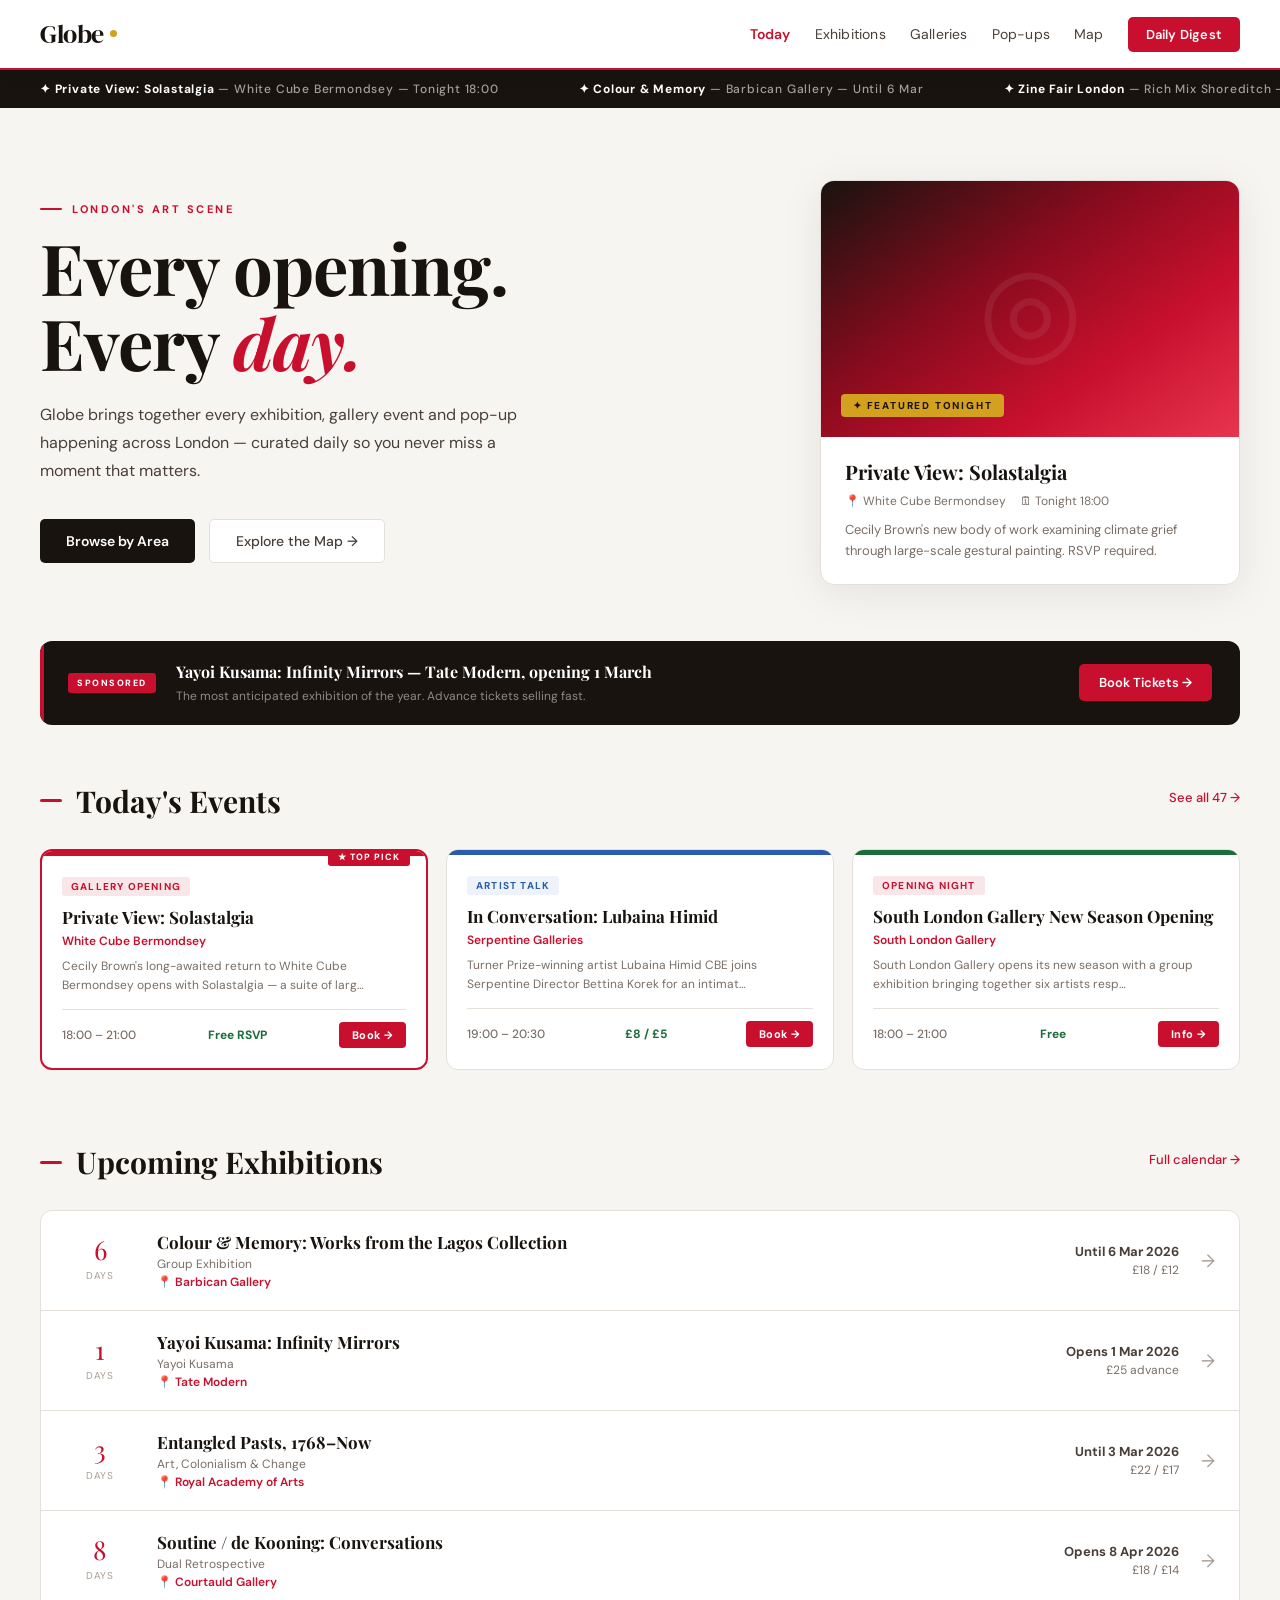
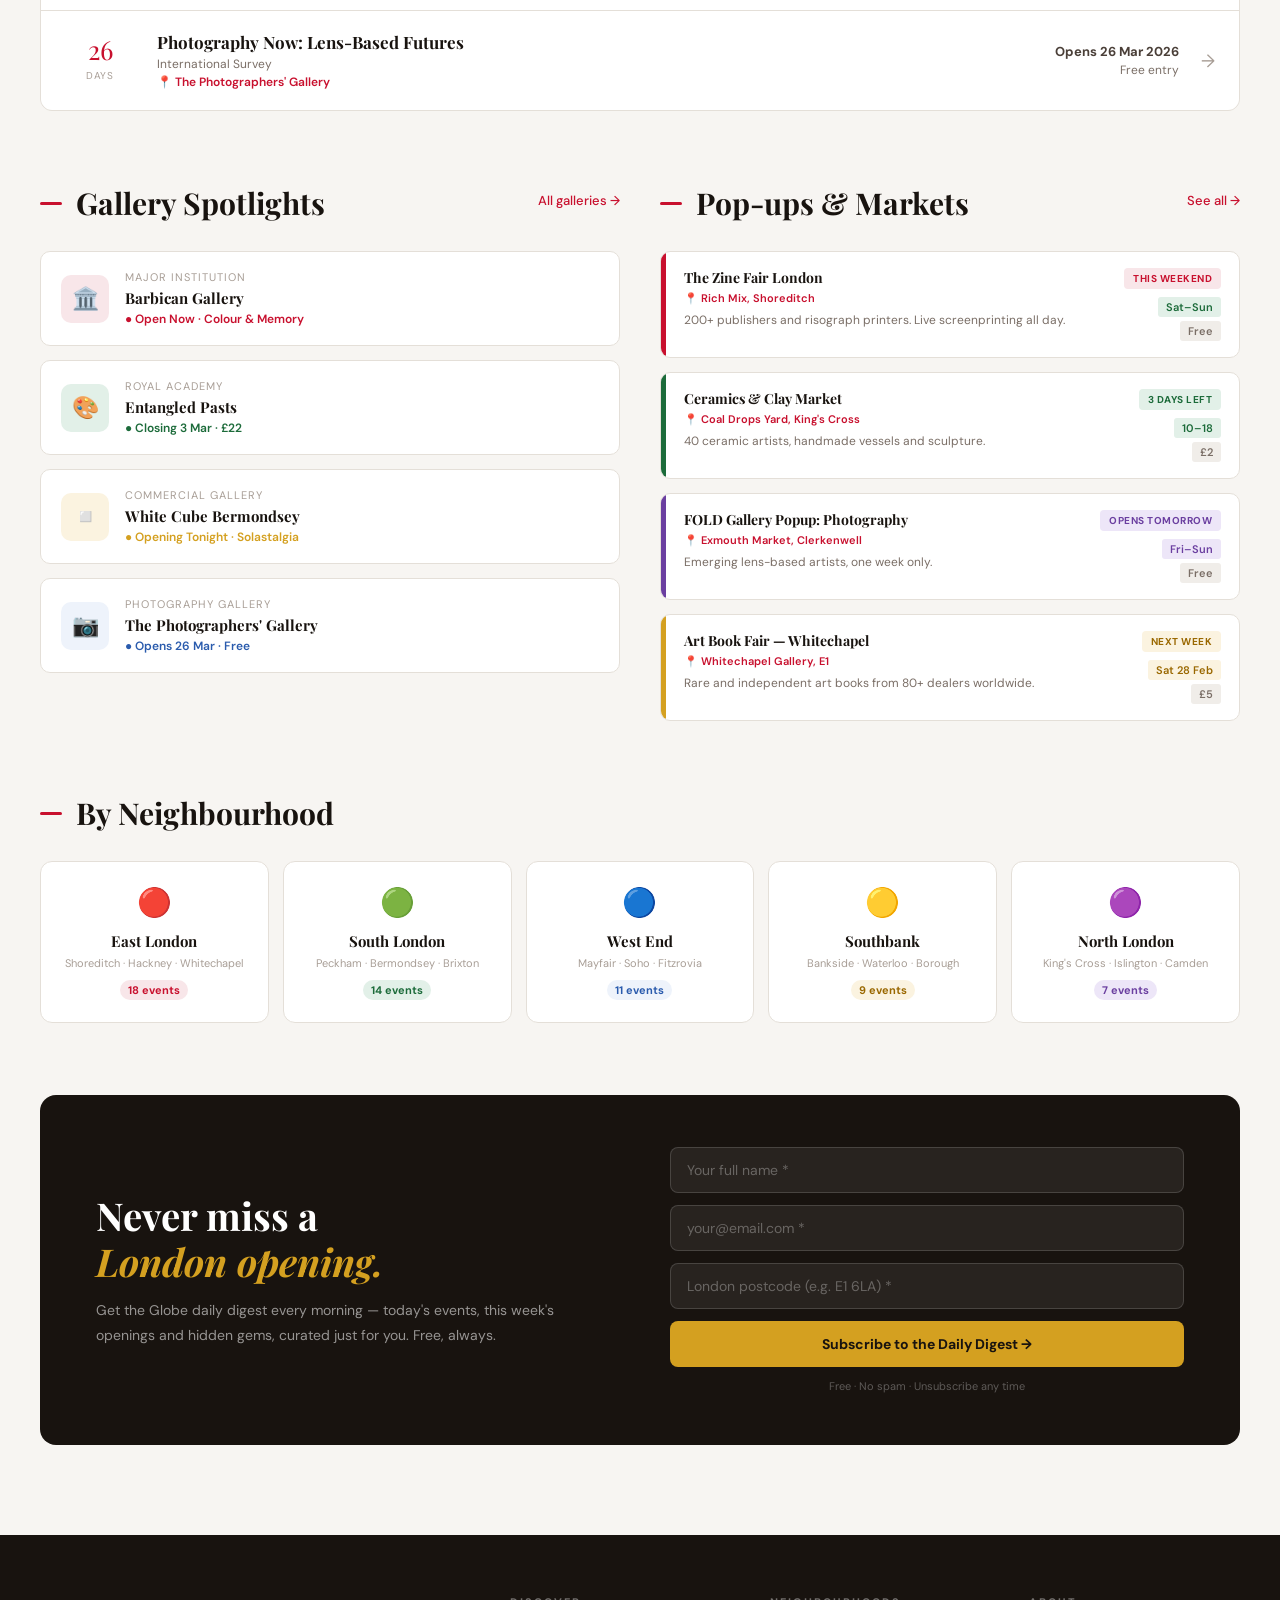
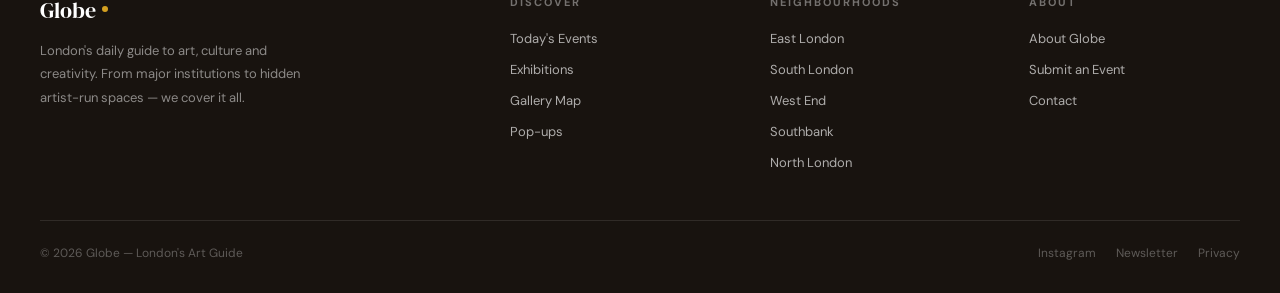
==== index.html @ 6ff81862 "Add files via upload" ====
<!DOCTYPE html>
<html lang="en">
<head>
<meta charset="UTF-8"><meta name="viewport" content="width=device-width, initial-scale=1.0">
<title>Globe — London's Daily Art Guide</title>
<link href="https://fonts.googleapis.com/css2?family=Playfair+Display:ital,wght@0,400;0,700;0,900;1,400;1,700&family=DM+Sans:wght@300;400;500;600&family=DM+Serif+Display:ital@0;1&display=swap" rel="stylesheet">
<link rel="stylesheet" href="globe-shared.css">
<style>
/* INDEX-SPECIFIC */
.hero{max-width:1400px;margin:0 auto;padding:72px 40px 56px;display:grid;grid-template-columns:1fr 420px;gap:64px;align-items:center;}
.hero-text h1{font-family:'Playfair Display',serif;font-size:clamp(44px,5.5vw,74px);line-height:1.07;color:var(--ink);margin-bottom:20px;letter-spacing:-1px;}
.hero-text h1 em{color:var(--red);font-style:italic;}
.hero-text p{font-size:16px;line-height:1.75;color:var(--ink-2);max-width:480px;margin-bottom:34px;}
.hero-actions{display:flex;gap:14px;flex-wrap:wrap;}
.featured-card{background:var(--surface);border-radius:14px;overflow:hidden;border:1px solid var(--border);box-shadow:0 8px 40px rgba(0,0,0,.08);text-decoration:none;display:block;transition:transform .22s,box-shadow .22s;}
.featured-card:hover{transform:translateY(-6px);box-shadow:0 24px 60px rgba(0,0,0,.14);}
.featured-card-img{width:100%;height:256px;background:linear-gradient(145deg,#18130F 0%,#8A0B1E 40%,#C8102E 70%,#E8354F 100%);position:relative;display:flex;align-items:flex-end;padding:20px;overflow:hidden;}
.featured-card-img::before{content:'◎';position:absolute;top:50%;left:50%;transform:translate(-50%,-50%);font-size:120px;color:rgba(255,255,255,.07);pointer-events:none;}
.featured-badge{background:var(--gold);color:var(--ink);padding:5px 12px;border-radius:4px;font-size:10px;font-weight:800;letter-spacing:1.8px;text-transform:uppercase;}
.featured-card-body{padding:22px 24px;}
.featured-card-body h3{font-family:'Playfair Display',serif;font-size:20px;color:var(--ink);margin-bottom:8px;line-height:1.3;}
.featured-card-meta{display:flex;gap:14px;font-size:12px;color:var(--ink-3);margin-bottom:10px;flex-wrap:wrap;}
.featured-card-body p{font-size:13px;color:var(--ink-3);line-height:1.65;}

/* SPONSORED */
.sponsored-wrap{max-width:1400px;margin:0 auto;padding:0 40px 56px;}
.sponsored-banner{background:var(--ink);border-radius:12px;padding:20px 28px;display:flex;align-items:center;gap:20px;position:relative;overflow:hidden;text-decoration:none;}
.sponsored-banner::before{content:'';position:absolute;left:0;top:0;bottom:0;width:4px;background:var(--red);}
.sponsored-badge{background:var(--red);color:white;font-size:9px;font-weight:800;letter-spacing:1.5px;text-transform:uppercase;padding:4px 9px;border-radius:3px;flex-shrink:0;}
.sponsored-text{flex:1;}
.sponsored-text strong{display:block;font-family:'Playfair Display',serif;font-size:16px;color:white;margin-bottom:2px;}
.sponsored-text span{font-size:12px;color:rgba(255,255,255,.5);}
.sponsored-cta-btn{background:var(--red);color:white;font-size:13px;font-weight:600;padding:10px 20px;border-radius:5px;flex-shrink:0;transition:background .2s;white-space:nowrap;}
.sponsored-banner:hover .sponsored-cta-btn{background:var(--red-light);}

/* MAIN */
.main-content{max-width:1400px;margin:0 auto;padding:0 40px 90px;}
.section-header{display:flex;align-items:baseline;justify-content:space-between;margin-bottom:28px;}
.section-header-left h2{font-family:'Playfair Display',serif;font-size:30px;color:var(--ink);display:flex;align-items:center;gap:14px;}
.section-header-left h2::before{content:'';display:block;width:22px;height:3px;background:var(--red);border-radius:2px;flex-shrink:0;}
.see-all{font-size:13px;color:var(--red);text-decoration:none;font-weight:500;border-bottom:1px solid transparent;transition:border-color .2s;}
.see-all:hover{border-color:var(--red);}

/* EVENTS GRID */
.events-grid{display:grid;grid-template-columns:repeat(3,1fr);gap:18px;margin-bottom:72px;}

/* EXHIBITIONS LIST */
.exhibitions-section{margin-bottom:72px;}
.exhibitions-list{display:flex;flex-direction:column;gap:1px;background:var(--border);border-radius:12px;overflow:hidden;border:1px solid var(--border);}
.exhibition-row{background:var(--surface);padding:20px 24px;display:grid;grid-template-columns:70px 1fr auto auto;gap:22px;align-items:center;cursor:pointer;text-decoration:none;color:inherit;transition:background .15s;}
.exhibition-row:hover{background:#FDF8F6;}
.exhibition-days{text-align:center;}
.exhibition-days .num{display:block;font-family:'Playfair Display',serif;font-size:26px;color:var(--red);line-height:1;}
.exhibition-days .label{font-size:10px;color:var(--ink-4);text-transform:uppercase;letter-spacing:.8px;}
.exhibition-info h4{font-family:'Playfair Display',serif;font-size:17px;color:var(--ink);margin-bottom:3px;}
.exhibition-info .artist{font-size:12px;color:var(--ink-3);margin-bottom:2px;}
.exhibition-info .gallery-name{font-size:12px;color:var(--red);font-weight:600;}
.exhibition-dates{text-align:right;font-size:12px;color:var(--ink-3);white-space:nowrap;}
.exhibition-dates strong{display:block;color:var(--ink-2);font-size:13px;margin-bottom:2px;}
.exhibition-arrow{font-size:18px;color:var(--ink-4);transition:transform .2s,color .2s;}
.exhibition-row:hover .exhibition-arrow{transform:translateX(4px);color:var(--red);}

/* TWO COL */
.two-col{display:grid;grid-template-columns:1fr 1fr;gap:40px;margin-bottom:72px;}

/* GALLERY CARDS */
.gallery-cards{display:flex;flex-direction:column;gap:14px;}
.gallery-card{background:var(--surface);border-radius:10px;border:1px solid var(--border);padding:18px 20px;display:flex;align-items:center;gap:16px;cursor:pointer;text-decoration:none;color:inherit;transition:border-color .2s,box-shadow .2s;}
.gallery-card:hover{border-color:var(--red);box-shadow:0 4px 20px rgba(0,0,0,.08);}
.gallery-icon{width:48px;height:48px;border-radius:10px;display:flex;align-items:center;justify-content:center;font-size:22px;flex-shrink:0;}
.gallery-card h5{font-family:'Playfair Display',serif;font-size:15px;color:var(--ink);margin-bottom:3px;}
.gallery-card .gallery-type{font-size:11px;color:var(--ink-4);text-transform:uppercase;letter-spacing:1px;margin-bottom:4px;}
.gallery-card .gallery-status{font-size:12px;font-weight:600;}

/* POPUP CARDS */
.popup-cards{display:flex;flex-direction:column;gap:14px;}
.popup-card{background:var(--surface);border-radius:10px;border:1px solid var(--border);overflow:hidden;display:flex;cursor:pointer;text-decoration:none;color:inherit;transition:border-color .2s,box-shadow .2s;}
.popup-card:hover{border-color:var(--red);box-shadow:0 4px 20px rgba(0,0,0,.08);}
.popup-card > div:first-child{width:5px;flex-shrink:0;}
.popup-card-content{padding:16px 18px;flex:1;display:flex;justify-content:space-between;gap:16px;}
.popup-card-main h5{font-family:'Playfair Display',serif;font-size:14px;color:var(--ink);margin-bottom:4px;}
.popup-card-main .location{font-size:11px;color:var(--red);font-weight:600;margin-bottom:6px;}
.popup-card-main p{font-size:12px;color:var(--ink-3);line-height:1.5;}
.popup-card-aside{display:flex;flex-direction:column;align-items:flex-end;gap:8px;flex-shrink:0;}
.popup-days-left{font-size:10px;font-weight:700;padding:4px 9px;border-radius:4px;text-transform:uppercase;letter-spacing:.5px;white-space:nowrap;}
.popup-pills{display:flex;flex-direction:column;gap:4px;align-items:flex-end;}
.pill{font-size:11px;padding:3px 8px;border-radius:3px;font-weight:600;}

/* NEIGHBOURHOOD SECTION */
.neighbourhood-section{margin-bottom:72px;}
.neighbourhood-grid{display:grid;grid-template-columns:repeat(5,1fr);gap:14px;}
.neighbourhood-card{background:var(--surface);border-radius:12px;border:1px solid var(--border);padding:22px 18px;text-align:center;cursor:pointer;text-decoration:none;color:inherit;transition:transform .2s,box-shadow .2s,border-color .2s;}
.neighbourhood-card:hover{transform:translateY(-5px);box-shadow:0 16px 40px rgba(0,0,0,.09);border-color:currentColor;}
.neighbourhood-card .n-icon{font-size:28px;margin-bottom:10px;display:block;}
.neighbourhood-card h5{font-family:'Playfair Display',serif;font-size:15px;color:var(--ink);margin-bottom:4px;}
.neighbourhood-card p{font-size:11px;color:var(--ink-4);line-height:1.5;}
.neighbourhood-card .n-count{font-size:11px;font-weight:700;margin-top:8px;padding:3px 8px;border-radius:10px;display:inline-block;}

/* NEWSLETTER */
.newsletter-section{background:var(--ink);border-radius:16px;padding:52px 56px;display:grid;grid-template-columns:1fr 1fr;gap:60px;align-items:center;margin-bottom:0;}
.newsletter-text h2{font-family:'Playfair Display',serif;font-size:clamp(28px,3vw,40px);color:white;line-height:1.2;margin-bottom:14px;}
.newsletter-text h2 em{color:var(--gold);font-style:italic;}
.newsletter-text p{font-size:14px;color:rgba(255,255,255,.55);line-height:1.75;}
.newsletter-form{display:flex;flex-direction:column;gap:12px;}
.newsletter-form input{padding:13px 16px;border:1.5px solid rgba(255,255,255,.15);border-radius:8px;background:rgba(255,255,255,.07);color:white;font-size:14px;font-family:'DM Sans',sans-serif;transition:border-color .2s;outline:none;}
.newsletter-form input:focus{border-color:var(--gold);}
.newsletter-form input::placeholder{color:rgba(255,255,255,.3);}
.newsletter-form input.nl-err{border-color:var(--red)!important;}
.newsletter-submit{background:var(--gold);color:var(--ink);padding:14px;border:none;border-radius:8px;font-size:14px;font-weight:700;font-family:'DM Sans',sans-serif;cursor:pointer;transition:opacity .2s,transform .15s;}
.newsletter-submit:hover{opacity:.9;transform:translateY(-1px);}
.form-note{font-size:11px;color:rgba(255,255,255,.3);text-align:center;}

/* PAGE SECTIONS (filter views) */
.page-hero{max-width:1400px;margin:0 auto;padding:60px 40px 48px;}
.page-hero-tag{font-size:11px;font-weight:700;letter-spacing:2.5px;text-transform:uppercase;color:var(--red);display:flex;align-items:center;gap:10px;margin-bottom:16px;}
.page-hero-tag::before{content:'';width:22px;height:2px;background:var(--red);display:block;}
.page-hero h1{font-family:'Playfair Display',serif;font-size:clamp(48px,6vw,88px);line-height:1.05;letter-spacing:-2px;color:var(--ink);margin-bottom:14px;}
.page-hero p{font-size:16px;color:var(--ink-3);line-height:1.7;max-width:540px;}

@keyframes fadeUp{from{opacity:0;transform:translateY(20px)}to{opacity:1;transform:translateY(0)}}
.fade-in{animation:fadeUp .4s ease both;}

@media(max-width:1000px){
  .hero{grid-template-columns:1fr;gap:40px;padding:40px 24px 36px;}
  .events-grid{grid-template-columns:1fr 1fr;}
  .two-col{grid-template-columns:1fr;}
  .neighbourhood-grid{grid-template-columns:repeat(3,1fr);}
  .newsletter-section{grid-template-columns:1fr;padding:40px 28px;}
  .main-content{padding:0 24px 60px;}
  .sponsored-wrap{padding:0 24px 48px;}
  .exhibition-row{grid-template-columns:60px 1fr;}
  .exhibition-dates,.exhibition-arrow{display:none;}
}
@media(max-width:640px){
  .hero{padding:24px 16px 20px;gap:24px;}
  .hero-text h1{font-size:clamp(36px,10vw,52px);line-height:1.05;}
  .hero-text p{font-size:15px;margin-bottom:24px;}
  .hero-actions{flex-direction:column;gap:10px;}
  .hero-actions a{text-align:center;}
  .featured-card-img{height:180px;}
  .events-grid{grid-template-columns:1fr;}
  .neighbourhood-grid{grid-template-columns:1fr 1fr;}
  .main-content{padding:0 16px 48px;}
  .sponsored-wrap{padding:0 16px 36px;}
  .sponsored-banner{flex-wrap:wrap;gap:12px;padding:16px 18px;}
  .sponsored-cta-btn{width:100%;text-align:center;}
  .newsletter-section{padding:32px 20px;border-radius:12px;gap:28px;}
  .newsletter-form input{font-size:16px;} /* prevent iOS zoom */
  .exhibition-row{padding:14px 16px;}
  .section-header{flex-direction:column;align-items:flex-start;gap:8px;margin-bottom:20px;}
  .page-hero{padding:32px 16px 24px;}
  .page-hero h1{font-size:clamp(40px,11vw,64px);}
  .gallery-card,.popup-card{min-height:72px;}
  .popup-card-aside{flex-direction:row;align-items:center;gap:6px;flex-wrap:wrap;justify-content:flex-end;}
}
@media(max-width:400px){
  .neighbourhood-grid{grid-template-columns:1fr;}
  .events-grid{grid-template-columns:1fr;}
}
</style>
</head>
<body>

<header>
  <div class="header-inner">
    <a class="logo" href="index.html"><span class="logo-globe">Globe</span><span class="logo-dot"></span></a>
    <nav>
      <a href="#" data-filter="today" class="active" id="nav-today">Today</a>
      <a href="#" data-filter="exhibitions" id="nav-exhibitions">Exhibitions</a>
      <a href="#" data-filter="galleries" id="nav-galleries">Galleries</a>
      <a href="#" data-filter="popups" id="nav-popups">Pop-ups</a>
      <a href="map.html">Map</a>
      <a href="#newsletter" class="nav-cta">Daily Digest</a>
    </nav>
    <button class="hamburger" id="hamburger" aria-label="Menu" onclick="toggleMobileNav()">
      <span></span><span></span><span></span>
    </button>
  </div>
</header>

<!-- MOBILE NAV -->
<div class="mobile-nav-overlay" id="mobile-nav-overlay" onclick="closeMobileNav()"></div>
<div class="mobile-nav-drawer" id="mobile-nav-drawer">
  <div class="mobile-nav-header">
    <a class="logo" href="index.html"><span class="logo-globe">Globe</span><span class="logo-dot"></span></a>
    <button class="mobile-nav-close" onclick="closeMobileNav()">✕</button>
  </div>
  <div class="mobile-nav-links">
    <a href="#" data-filter="today" onclick="closeMobileNav()">Today's Events</a>
    <a href="#" data-filter="exhibitions" onclick="closeMobileNav()">Exhibitions</a>
    <a href="#" data-filter="galleries" onclick="closeMobileNav()">Galleries</a>
    <a href="#" data-filter="popups" onclick="closeMobileNav()">Pop-ups</a>
    <a href="map.html">Gallery Map</a>
    <a href="neighbourhood.html?area=east-london">East London</a>
    <a href="neighbourhood.html?area=south-london">South London</a>
    <a href="neighbourhood.html?area=west-end">West End</a>
    <a href="about.html">About Globe</a>
    <a href="#newsletter" class="mobile-nav-cta" onclick="closeMobileNav()">Daily Digest →</a>
  </div>
</div>

<!-- SCROLLING TICKER -->
<div class="ticker-wrap">
  <div class="ticker-track" id="ticker-track"></div>
</div>

<!-- TODAY VIEW -->
<div id="view-today" class="fade-in">
  <section class="hero">
    <div class="hero-text">
      <div class="section-eyebrow">London's Art Scene</div>
      <h1>Every opening.<br>Every <em>day.</em></h1>
      <p>Globe brings together every exhibition, gallery event and pop-up happening across London — curated daily so you never miss a moment that matters.</p>
      <div class="hero-actions">
        <a href="neighbourhood.html?area=east-london" class="btn-primary">Browse by Area</a>
        <a href="map.html" class="btn-secondary">Explore the Map →</a>
      </div>
    </div>
    <a class="featured-card" href="event.html?id=solastalgia">
      <div class="featured-card-img"><span class="featured-badge">✦ Featured Tonight</span></div>
      <div class="featured-card-body">
        <h3>Private View: Solastalgia</h3>
        <div class="featured-card-meta"><span>📍 White Cube Bermondsey</span><span>🗓 Tonight 18:00</span></div>
        <p>Cecily Brown's new body of work examining climate grief through large-scale gestural painting. RSVP required.</p>
      </div>
    </a>
  </section>

  <div class="sponsored-wrap">
    <a class="sponsored-banner reveal" href="event.html?id=kusama-infinity">
      <span class="sponsored-badge">Sponsored</span>
      <div class="sponsored-text">
        <strong>Yayoi Kusama: Infinity Mirrors — Tate Modern, opening 1 March</strong>
        <span>The most anticipated exhibition of the year. Advance tickets selling fast.</span>
      </div>
      <span class="sponsored-cta-btn">Book Tickets →</span>
    </a>
  </div>

  <div class="main-content">

    <!-- TODAY'S EVENTS -->
    <div class="section-header reveal">
      <div class="section-header-left"><h2>Today's Events</h2></div>
      <a href="#" data-filter="all-today" class="see-all">See all 47 →</a>
    </div>
    <div class="events-grid" id="today-events-grid"></div>

    <!-- UPCOMING EXHIBITIONS -->
    <section class="exhibitions-section reveal" id="today-exhibitions">
      <div class="section-header"><div class="section-header-left"><h2>Upcoming Exhibitions</h2></div><a href="#" data-filter="exhibitions" class="see-all">Full calendar →</a></div>
      <div class="exhibitions-list" id="exhibitions-list-today"></div>
    </section>

    <!-- GALLERY + POPUPS -->
    <div class="two-col">
      <section id="galleries-section">
        <div class="section-header reveal"><div class="section-header-left"><h2>Gallery Spotlights</h2></div><a href="#" data-filter="galleries" class="see-all">All galleries →</a></div>
        <div class="gallery-cards">
          <a class="gallery-card reveal r1" href="event.html?id=lagos-collection">
            <div class="gallery-icon" style="background:var(--red-dim);">🏛️</div>
            <div><div class="gallery-type">Major Institution</div><h5>Barbican Gallery</h5><div class="gallery-status" style="color:var(--red);">● Open Now · Colour & Memory</div></div>
          </a>
          <a class="gallery-card reveal r2" href="event.html?id=entangled-pasts">
            <div class="gallery-icon" style="background:var(--green-dim);">🎨</div>
            <div><div class="gallery-type">Royal Academy</div><h5>Entangled Pasts</h5><div class="gallery-status" style="color:var(--green);">● Closing 3 Mar · £22</div></div>
          </a>
          <a class="gallery-card reveal r3" href="event.html?id=solastalgia">
            <div class="gallery-icon" style="background:var(--gold-dim);">◽</div>
            <div><div class="gallery-type">Commercial Gallery</div><h5>White Cube Bermondsey</h5><div class="gallery-status" style="color:var(--gold);">● Opening Tonight · Solastalgia</div></div>
          </a>
          <a class="gallery-card reveal r4" href="event.html?id=photography-now">
            <div class="gallery-icon" style="background:var(--blue-dim);">📷</div>
            <div><div class="gallery-type">Photography Gallery</div><h5>The Photographers' Gallery</h5><div class="gallery-status" style="color:var(--blue);">● Opens 26 Mar · Free</div></div>
          </a>
        </div>
      </section>

      <section id="popups-section">
        <div class="section-header reveal"><div class="section-header-left"><h2>Pop-ups & Markets</h2></div><a href="#" data-filter="popups" class="see-all">See all →</a></div>
        <div class="popup-cards">
          <a class="popup-card reveal r1" href="event.html?id=zine-fair">
            <div style="background:var(--red);"></div>
            <div class="popup-card-content">
              <div class="popup-card-main"><h5>The Zine Fair London</h5><div class="location">📍 Rich Mix, Shoreditch</div><p>200+ publishers and risograph printers. Live screenprinting all day.</p></div>
              <div class="popup-card-aside"><span class="popup-days-left" style="background:var(--red-dim);color:var(--red);">This Weekend</span><div class="popup-pills"><span class="pill" style="background:var(--green-dim);color:var(--green);">Sat–Sun</span><span class="pill" style="background:var(--surface-2);color:var(--ink-3);">Free</span></div></div>
            </div>
          </a>
          <a class="popup-card reveal r2" href="event.html?id=ceramics-market">
            <div style="background:var(--green);"></div>
            <div class="popup-card-content">
              <div class="popup-card-main"><h5>Ceramics & Clay Market</h5><div class="location">📍 Coal Drops Yard, King's Cross</div><p>40 ceramic artists, handmade vessels and sculpture.</p></div>
              <div class="popup-card-aside"><span class="popup-days-left" style="background:var(--green-dim);color:var(--green);">3 Days Left</span><div class="popup-pills"><span class="pill" style="background:var(--green-dim);color:var(--green);">10–18</span><span class="pill" style="background:var(--surface-2);color:var(--ink-3);">£2</span></div></div>
            </div>
          </a>
          <a class="popup-card reveal r3" href="event.html?id=fold-photography">
            <div style="background:var(--purple);"></div>
            <div class="popup-card-content">
              <div class="popup-card-main"><h5>FOLD Gallery Popup: Photography</h5><div class="location">📍 Exmouth Market, Clerkenwell</div><p>Emerging lens-based artists, one week only.</p></div>
              <div class="popup-card-aside"><span class="popup-days-left" style="background:var(--purple-dim);color:var(--purple);">Opens Tomorrow</span><div class="popup-pills"><span class="pill" style="background:var(--purple-dim);color:var(--purple);">Fri–Sun</span><span class="pill" style="background:var(--surface-2);color:var(--ink-3);">Free</span></div></div>
            </div>
          </a>
          <a class="popup-card reveal r4" href="event.html?id=art-book-fair">
            <div style="background:var(--gold);"></div>
            <div class="popup-card-content">
              <div class="popup-card-main"><h5>Art Book Fair — Whitechapel</h5><div class="location">📍 Whitechapel Gallery, E1</div><p>Rare and independent art books from 80+ dealers worldwide.</p></div>
              <div class="popup-card-aside"><span class="popup-days-left" style="background:var(--gold-dim);color:#9A6800;">Next Week</span><div class="popup-pills"><span class="pill" style="background:var(--gold-dim);color:#9A6800;">Sat 28 Feb</span><span class="pill" style="background:var(--surface-2);color:var(--ink-3);">£5</span></div></div>
            </div>
          </a>
        </div>
      </section>
    </div>

    <!-- NEIGHBOURHOODS -->
    <section class="neighbourhood-section">
      <div class="section-header reveal"><div class="section-header-left"><h2>By Neighbourhood</h2></div></div>
      <div class="neighbourhood-grid">
        <a class="neighbourhood-card reveal r1" href="neighbourhood.html?area=east-london" style="color:var(--red);">
          <span class="n-icon">🔴</span><h5>East London</h5><p>Shoreditch · Hackney · Whitechapel</p><span class="n-count" style="background:var(--red-dim);color:var(--red);">18 events</span>
        </a>
        <a class="neighbourhood-card reveal r2" href="neighbourhood.html?area=south-london" style="color:var(--green);">
          <span class="n-icon">🟢</span><h5>South London</h5><p>Peckham · Bermondsey · Brixton</p><span class="n-count" style="background:var(--green-dim);color:var(--green);">14 events</span>
        </a>
        <a class="neighbourhood-card reveal r3" href="neighbourhood.html?area=west-end" style="color:var(--blue);">
          <span class="n-icon">🔵</span><h5>West End</h5><p>Mayfair · Soho · Fitzrovia</p><span class="n-count" style="background:var(--blue-dim);color:var(--blue);">11 events</span>
        </a>
        <a class="neighbourhood-card reveal r4" href="neighbourhood.html?area=southbank" style="color:var(--gold);">
          <span class="n-icon">🟡</span><h5>Southbank</h5><p>Bankside · Waterloo · Borough</p><span class="n-count" style="background:var(--gold-dim);color:#9A6800;">9 events</span>
        </a>
        <a class="neighbourhood-card reveal r5" href="neighbourhood.html?area=north-london" style="color:var(--purple);">
          <span class="n-icon">🟣</span><h5>North London</h5><p>King's Cross · Islington · Camden</p><span class="n-count" style="background:var(--purple-dim);color:var(--purple);">7 events</span>
        </a>
      </div>
    </section>

    <!-- NEWSLETTER -->
    <section class="newsletter-section reveal" id="newsletter">
      <div class="newsletter-text">
        <h2>Never miss a<br><em>London opening.</em></h2>
        <p>Get the Globe daily digest every morning — today's events, this week's openings and hidden gems, curated just for you. Free, always.</p>
      </div>
      <div class="newsletter-form">
        <input type="text" id="nl-name" placeholder="Your full name *">
        <input type="email" id="nl-email" placeholder="your@email.com *">
        <input type="text" id="nl-postcode" placeholder="London postcode (e.g. E1 6LA) *">
        <button class="newsletter-submit" id="nl-submit">Subscribe to the Daily Digest →</button>
        <p class="form-note">Free · No spam · Unsubscribe any time</p>
      </div>
    </section>

  </div><!-- /main-content -->
</div><!-- /view-today -->

<!-- EXHIBITIONS VIEW -->
<div id="view-exhibitions" style="display:none;" class="fade-in">
  <div class="page-hero">
    <div class="page-hero-tag">Showing Now</div>
    <h1 class="page-title" style="font-family:'Playfair Display',serif;font-size:clamp(48px,6vw,88px);line-height:1.05;letter-spacing:-2px;color:var(--ink);margin-bottom:14px;">Exhibitions.</h1>
    <p style="font-size:16px;color:var(--ink-3);line-height:1.7;max-width:540px;">Every major show in London — from blockbusters to intimate gallery programmes.</p>
  </div>
  <div class="main-content"><div class="exhibitions-list" id="exhibitions-list-full" style="margin-bottom:72px;"></div></div>
</div>

<!-- GALLERIES VIEW -->
<div id="view-galleries" style="display:none;" class="fade-in">
  <div class="page-hero">
    <div class="page-hero-tag">Gallery Openings</div>
    <h1 style="font-family:'Playfair Display',serif;font-size:clamp(48px,6vw,88px);line-height:1.05;letter-spacing:-2px;color:var(--ink);margin-bottom:14px;">Galleries.</h1>
    <p style="font-size:16px;color:var(--ink-3);line-height:1.7;max-width:540px;">London's finest gallery spaces — their latest shows and opening times.</p>
  </div>
  <div class="main-content"><div class="events-grid" id="galleries-grid" style="margin-bottom:72px;"></div></div>
</div>

<!-- POPUPS VIEW -->
<div id="view-popups" style="display:none;" class="fade-in">
  <div class="page-hero">
    <div class="page-hero-tag">Markets & Pop-ups</div>
    <h1 style="font-family:'Playfair Display',serif;font-size:clamp(48px,6vw,88px);line-height:1.05;letter-spacing:-2px;color:var(--ink);margin-bottom:14px;">Pop-ups.</h1>
    <p style="font-size:16px;color:var(--ink-3);line-height:1.7;max-width:540px;">Temporary shows, markets and open studios — the ephemeral best of London.</p>
  </div>
  <div class="main-content"><div class="events-grid" id="popups-grid" style="margin-bottom:72px;"></div></div>
</div>

<!-- FOOTER -->
<footer>
  <div class="footer-inner">
    <div class="footer-top">
      <div class="footer-brand">
        <div class="footer-logo"><span class="footer-logo-globe">Globe</span><span class="footer-logo-dot"></span></div>
        <p>London's daily guide to art, culture and creativity. From major institutions to hidden artist-run spaces — we cover it all.</p>
      </div>
      <div class="footer-col">
        <h6>Discover</h6>
        <ul>
          <li><a href="#" data-filter="today">Today's Events</a></li>
          <li><a href="#" data-filter="exhibitions">Exhibitions</a></li>
          <li><a href="map.html">Gallery Map</a></li>
          <li><a href="#" data-filter="popups">Pop-ups</a></li>
        </ul>
      </div>
      <div class="footer-col">
        <h6>Neighbourhoods</h6>
        <ul>
          <li><a href="neighbourhood.html?area=east-london">East London</a></li>
          <li><a href="neighbourhood.html?area=south-london">South London</a></li>
          <li><a href="neighbourhood.html?area=west-end">West End</a></li>
          <li><a href="neighbourhood.html?area=southbank">Southbank</a></li>
          <li><a href="neighbourhood.html?area=north-london">North London</a></li>
        </ul>
      </div>
      <div class="footer-col">
        <h6>About</h6>
        <ul>
          <li><a href="about.html">About Globe</a></li>
          <li><a href="submit.html">Submit an Event</a></li>
          <li><a href="about.html#contact">Contact</a></li>
        </ul>
      </div>
    </div>
    <div class="footer-bottom">
      <p>© 2026 Globe — London's Art Guide</p>
      <div class="footer-socials"><a href="#">Instagram</a><a href="#newsletter">Newsletter</a><a href="#">Privacy</a></div>
    </div>
  </div>
</footer>

<script src="globe-data.js"></script>
<script>
// ── TICKER ──────────────────────────────────────────────────────────
(function(){
  const track = document.getElementById('ticker-track');
  const all = [...GLOBE.tickerItems, ...GLOBE.tickerItems];
  track.innerHTML = all.map(t => {
    const [label, ...rest] = t.text.split(' — ');
    return `<a class="ticker-item" href="event.html?id=${t.id}"><strong>${label}</strong> — ${rest.join(' — ')}</a>`;
  }).join('');
})();

// ── SCROLL REVEAL ────────────────────────────────────────────────────
const io = new IntersectionObserver(entries => {
  entries.forEach(e => { if(e.isIntersecting){e.target.classList.add('visible');io.unobserve(e.target);} });
},{threshold:0.08,rootMargin:'0px 0px -40px 0px'});
document.querySelectorAll('.reveal').forEach(el => io.observe(el));

// ── DATE STRIP (handled by ticker now) ──────────────────────────────

// ── BUILD DYNAMIC EVENT CARDS ────────────────────────────────────────
function makeCard(ev, showDesc) {
  const desc = ev.description ? ev.description.replace(/<[^>]+>/g,'').substring(0,100) + '…' : '';
  return `<a class="event-card${ev.highlight?' highlight':''} reveal" href="event.html?id=${ev.id}">
    <div class="event-card-bar" style="background:${ev.color};"></div>
    <div class="event-card-body">
      ${ev.highlight?'<div class="highlight-badge">★ Top Pick</div>':''}
      <span class="event-tag ${ev.tagClass||'tag-opening'}">${ev.tag}</span>
      <h4>${ev.title}</h4>
      <div class="venue">${ev.venue}</div>
      <p class="desc">${desc}</p>
      <div class="event-card-footer">
        <span class="event-time">${ev.time}</span>
        <span class="event-price">${ev.priceDisplay}</span>
        <span class="book-btn">${ev.bookingType==='free'?'Info →':'Book →'}</span>
      </div>
    </div>
  </a>`;
}

function makeExhibitionRow(ev) {
  const daysText = ev.date.startsWith('Until') ? 'Closing' : ev.date.startsWith('Opens') ? 'Coming' : 'On Now';
  const num = ev.date.match(/\d+/)?.[0] || '–';
  return `<a class="exhibition-row" href="event.html?id=${ev.id}">
    <div class="exhibition-days"><span class="num">${num}</span><span class="label">days</span></div>
    <div class="exhibition-info">
      <h4>${ev.title}</h4>
      <div class="artist">${ev.artist}</div>
      <div class="gallery-name">📍 ${ev.venue}</div>
    </div>
    <div class="exhibition-dates"><strong>${ev.date}</strong>${ev.priceDisplay}</div>
    <span class="exhibition-arrow">→</span>
  </a>`;
}

// Populate grids
const todayEvs = GLOBE.events.filter(e => e.category === 'opening' || e.category === 'talk');
const exhibEvs  = GLOBE.events.filter(e => e.category === 'exhibition');
const popupEvs  = GLOBE.events.filter(e => e.category === 'popup');

document.getElementById('today-events-grid').innerHTML = todayEvs.map(makeCard).join('');
document.getElementById('exhibitions-list-today').innerHTML = exhibEvs.slice(0,5).map(makeExhibitionRow).join('');
document.getElementById('exhibitions-list-full').innerHTML  = exhibEvs.map(makeExhibitionRow).join('');
document.getElementById('galleries-grid').innerHTML = [...todayEvs,...exhibEvs].slice(0,6).map(makeCard).join('');
document.getElementById('popups-grid').innerHTML    = popupEvs.map(makeCard).join('');

// Re-observe newly added elements
document.querySelectorAll('.reveal:not(.visible)').forEach(el => io.observe(el));

// ── NAV FILTER ───────────────────────────────────────────────────────
const VIEWS = ['today','exhibitions','galleries','popups'];
function showView(name) {
  VIEWS.forEach(v => {
    document.getElementById('view-'+v).style.display = v===name?'':'none';
  });
  document.querySelectorAll('nav a[data-filter], footer a[data-filter]').forEach(a => {
    a.classList.toggle('active', a.dataset.filter===name);
  });
  // Reset ticker animation
  window.scrollTo({top:0,behavior:'smooth'});
  // Re-trigger reveals for new view
  setTimeout(() => {
    document.querySelectorAll('#view-'+name+' .reveal:not(.visible)').forEach(el => io.observe(el));
  }, 50);
}

document.querySelectorAll('[data-filter]').forEach(a => {
  a.addEventListener('click', e => {
    e.preventDefault();
    const f = a.dataset.filter;
    if(VIEWS.includes(f)) showView(f);
    else if(f==='all-today') showView('today');
  });
});

// ── NEWSLETTER VALIDATION ─────────────────────────────────────────────
document.getElementById('nl-submit').addEventListener('click', function() {
  const name     = document.getElementById('nl-name');
  const email    = document.getElementById('nl-email');
  const postcode = document.getElementById('nl-postcode');
  let ok = true;

  [name,email,postcode].forEach(el => {
    el.classList.remove('nl-err');
    if(!el.value.trim()){el.classList.add('nl-err');ok=false;}
  });
  if(email.value && !email.value.includes('@')){email.classList.add('nl-err');ok=false;}
  const pcRe = /^[A-Z]{1,2}\d[A-Z\d]?\s?\d[A-Z]{2}$/i;
  if(postcode.value && !pcRe.test(postcode.value.trim())){postcode.classList.add('nl-err');ok=false;}

  if(!ok){
    this.textContent='Please fill in all required fields';
    this.style.background='#8A0B1E';
    setTimeout(()=>{this.textContent='Subscribe to the Daily Digest →';this.style.background='';},2500);
    return;
  }
  this.textContent='✓ You\'re on the list!';
  this.style.background='#1C6B3A';
  [name,email,postcode].forEach(el=>el.value='');
});

// ── MOBILE NAV ──────────────────────────────────────────────────────
function toggleMobileNav(){const open=document.getElementById('mobile-nav-drawer').classList.toggle('open');document.getElementById('mobile-nav-overlay').classList.toggle('open',open);document.getElementById('hamburger').classList.toggle('open',open);document.body.style.overflow=open?'hidden':'';}
function closeMobileNav(){document.getElementById('mobile-nav-drawer').classList.remove('open');document.getElementById('mobile-nav-overlay').classList.remove('open');document.getElementById('hamburger').classList.remove('open');document.body.style.overflow='';}
document.querySelectorAll('.mobile-nav-links [data-filter]').forEach(a=>{a.addEventListener('click',e=>{e.preventDefault();const f=a.dataset.filter;if(VIEWS.includes(f))showView(f);else if(f==='all-today')showView('today');});});

// Handle newsletter anchor
document.querySelector('a[href="#newsletter"]').addEventListener('click', e => {
  e.preventDefault();
  showView('today');
  setTimeout(()=>{document.getElementById('newsletter').scrollIntoView({behavior:'smooth',block:'center'});},100);
});
</script>
</body>
</html>
---- globe-shared.css ----
/* ── GLOBE SHARED STYLES ─────────────────────────────────────────── */
:root {
  --bg:        #F7F5F2;
  --surface:   #FFFFFF;
  --surface-2: #F0EDE9;
  --border:    #E4DFD8;
  --red:       #C8102E;
  --red-light: #E8354F;
  --red-dim:   #F8E6E9;
  --red-deep:  #8A0B1E;
  --ink:       #18130F;
  --ink-2:     #4A3F38;
  --ink-3:     #7A6E66;
  --ink-4:     #A89E96;
  --gold:      #D4A020;
  --gold-dim:  #FBF3E0;
  --green:     #1C6B3A;
  --green-dim: #E2F0E8;
  --purple:    #6B3FA0;
  --purple-dim:#EDE6F8;
  --blue:      #2A5BAD;
  --blue-dim:  #EEF3FB;
}
*{margin:0;padding:0;box-sizing:border-box;}
html{scroll-behavior:smooth;}
body{background:var(--bg);color:var(--ink);font-family:'DM Sans',sans-serif;overflow-x:hidden;}

/* REVEAL */
.reveal{opacity:0;transform:translateY(28px);transition:opacity .65s cubic-bezier(.22,1,.36,1),transform .65s cubic-bezier(.22,1,.36,1);}
.reveal.visible{opacity:1;transform:translateY(0);}
.r1{transition-delay:.08s}.r2{transition-delay:.16s}.r3{transition-delay:.24s}.r4{transition-delay:.32s}.r5{transition-delay:.4s}

/* HEADER */
header{background:var(--surface);padding:0 40px;position:sticky;top:0;z-index:300;border-bottom:2px solid var(--red);box-shadow:0 2px 20px rgba(0,0,0,.07);}
.header-inner{max-width:1400px;margin:0 auto;display:flex;align-items:center;justify-content:space-between;height:68px;}
.logo{display:flex;align-items:center;gap:6px;text-decoration:none;}
.logo-globe{font-family:'DM Serif Display',serif;font-size:26px;color:var(--ink);letter-spacing:-.5px;}
.logo-dot{width:7px;height:7px;background:var(--gold);border-radius:50%;flex-shrink:0;margin-bottom:2px;}
nav{display:flex;gap:24px;align-items:center;}
nav a{color:var(--ink-2);text-decoration:none;font-size:14px;font-weight:400;letter-spacing:.2px;transition:color .2s;white-space:nowrap;}
nav a:hover{color:var(--red);}
nav a.active{color:var(--red);font-weight:600;}
.nav-cta{background:var(--red)!important;color:white!important;padding:9px 18px;border-radius:5px;font-weight:600!important;font-size:13px!important;}
.nav-cta:hover{background:var(--red-light)!important;}

/* TICKER */
.ticker-wrap{background:var(--ink);overflow:hidden;height:38px;display:flex;align-items:center;}
.ticker-track{display:flex;gap:0;white-space:nowrap;animation:ticker 60s linear infinite;}
.ticker-track:hover{animation-play-state:paused;}
.ticker-item{font-size:12px;font-weight:500;color:rgba(255,255,255,.6);letter-spacing:.8px;padding:0 40px;cursor:pointer;transition:color .2s;text-decoration:none;display:inline-block;}
.ticker-item:hover{color:var(--gold);}
.ticker-item strong{color:white;}
@keyframes ticker{from{transform:translateX(0)}to{transform:translateX(-50%)}}

/* BUTTONS */
.btn-primary{background:var(--ink);color:white;padding:13px 26px;border-radius:5px;text-decoration:none;font-weight:600;font-size:14px;display:inline-block;transition:background .2s,transform .15s;border:none;cursor:pointer;font-family:'DM Sans',sans-serif;}
.btn-primary:hover{background:var(--red);transform:translateY(-2px);}
.btn-secondary{border:1.5px solid var(--border);color:var(--ink-2);padding:12px 26px;border-radius:5px;text-decoration:none;font-weight:500;font-size:14px;display:inline-block;background:var(--surface);transition:all .2s;cursor:pointer;font-family:'DM Sans',sans-serif;}
.btn-secondary:hover{border-color:var(--red);color:var(--red);}
.btn-red{background:var(--red);color:white;padding:13px 26px;border-radius:5px;text-decoration:none;font-weight:600;font-size:14px;display:inline-block;transition:background .2s,transform .15s;border:none;cursor:pointer;font-family:'DM Sans',sans-serif;}
.btn-red:hover{background:var(--red-light);transform:translateY(-2px);}

/* EVENT TAGS */
.event-tag{display:inline-block;font-size:10px;font-weight:700;letter-spacing:1.2px;text-transform:uppercase;padding:3px 9px;border-radius:3px;margin-bottom:10px;}
.tag-opening{background:var(--red-dim);color:var(--red);}
.tag-exhibition{background:var(--gold-dim);color:#9A6800;}
.tag-major{background:var(--purple-dim);color:var(--purple);}
.tag-talk{background:var(--blue-dim);color:var(--blue);}
.tag-popup{background:var(--green-dim);color:var(--green);}

/* SECTION TITLE */
.section-eyebrow{font-size:11px;font-weight:700;letter-spacing:2.5px;text-transform:uppercase;color:var(--red);display:flex;align-items:center;gap:10px;margin-bottom:14px;}
.section-eyebrow::before{content:'';width:22px;height:2px;background:var(--red);display:block;border-radius:1px;}
.section-title{font-family:'Playfair Display',serif;font-size:clamp(28px,3.5vw,42px);color:var(--ink);line-height:1.1;margin-bottom:8px;}
.section-title em{color:var(--red);font-style:italic;}
.section-sub{font-size:15px;color:var(--ink-3);line-height:1.7;max-width:560px;}

/* CARD */
.event-card{background:var(--surface);border-radius:12px;overflow:hidden;border:1px solid var(--border);transition:transform .22s,box-shadow .22s;cursor:pointer;text-decoration:none;display:block;color:inherit;}
.event-card:hover{transform:translateY(-5px);box-shadow:0 18px 52px rgba(0,0,0,.1);}
.event-card-bar{height:5px;}
.event-card-body{padding:18px 20px 20px;}
.event-card h4{font-family:'Playfair Display',serif;font-size:17px;color:var(--ink);margin-bottom:5px;line-height:1.3;}
.event-card .venue{font-size:12px;color:var(--red);font-weight:600;margin-bottom:8px;}
.event-card .desc{font-size:12px;color:var(--ink-3);line-height:1.6;margin-bottom:14px;}
.event-card-footer{display:flex;justify-content:space-between;align-items:center;padding-top:12px;border-top:1px solid var(--border);gap:8px;flex-wrap:wrap;}
.event-time{font-size:12px;color:var(--ink-3);font-weight:500;}
.event-price{font-size:12px;color:var(--green);font-weight:700;}
.book-btn{background:var(--red);color:white;text-decoration:none;font-size:11px;font-weight:700;padding:6px 13px;border-radius:4px;letter-spacing:.3px;transition:background .2s;white-space:nowrap;}
.book-btn:hover{background:var(--red-light);}

/* HIGHLIGHT CARD */
.event-card.highlight{border:2px solid var(--red);}
.event-card.highlight .event-card-body{position:relative;}
.highlight-badge{position:absolute;top:-8px;right:16px;background:var(--red);color:white;font-size:9px;font-weight:800;letter-spacing:1px;text-transform:uppercase;padding:3px 10px;border-radius:3px;}

/* FOOTER */
footer{background:var(--ink);color:white;padding:60px 40px 32px;}
.footer-inner{max-width:1400px;margin:0 auto;}
.footer-top{display:grid;grid-template-columns:2fr 1fr 1fr 1fr;gap:48px;margin-bottom:48px;}
.footer-brand p{font-size:13px;color:rgba(255,255,255,.5);line-height:1.8;margin-top:14px;max-width:280px;}
.footer-logo{display:flex;align-items:center;gap:6px;}
.footer-logo-globe{font-family:'DM Serif Display',serif;font-size:22px;color:white;}
.footer-logo-dot{width:6px;height:6px;background:var(--gold);border-radius:50%;margin-bottom:2px;}
.footer-col h6{font-size:11px;font-weight:700;letter-spacing:2px;text-transform:uppercase;color:rgba(255,255,255,.4);margin-bottom:18px;}
.footer-col ul{list-style:none;display:flex;flex-direction:column;gap:10px;}
.footer-col a{color:rgba(255,255,255,.65);text-decoration:none;font-size:13px;transition:color .2s;}
.footer-col a:hover{color:var(--gold);}
.footer-bottom{border-top:1px solid rgba(255,255,255,.1);padding-top:24px;display:flex;justify-content:space-between;align-items:center;}
.footer-bottom p{font-size:12px;color:rgba(255,255,255,.3);}
.footer-socials{display:flex;gap:20px;}
.footer-socials a{font-size:12px;color:rgba(255,255,255,.3);text-decoration:none;transition:color .2s;}
.footer-socials a:hover{color:white;}

/* FORM FIELDS */
.field{display:flex;flex-direction:column;gap:6px;}
.field label{font-size:11px;font-weight:700;color:var(--ink-3);letter-spacing:.8px;text-transform:uppercase;}
.field input,.field select,.field textarea{width:100%;padding:12px 14px;border:1.5px solid var(--border);border-radius:8px;font-size:14px;color:var(--ink);background:var(--surface);font-family:'DM Sans',sans-serif;transition:border-color .2s,box-shadow .2s;outline:none;}
.field input:focus,.field select:focus,.field textarea:focus{border-color:var(--red);box-shadow:0 0 0 3px rgba(200,16,46,.08);}
.field input.err,.field select.err{border-color:var(--red);background:#fff8f8;}
.err-msg{font-size:11px;color:var(--red);margin-top:2px;display:none;}
.show-err + .err-msg,.field input.err + .err-msg{display:block;}
.field input::placeholder{color:var(--ink-4);}

/* ── HAMBURGER MENU ─────────────────────────────────────────────── */
.hamburger{display:none;flex-direction:column;justify-content:center;gap:5px;width:40px;height:40px;padding:8px;background:none;border:none;cursor:pointer;flex-shrink:0;border-radius:6px;transition:background .2s;}
.hamburger:hover{background:var(--surface-2);}
.hamburger span{display:block;width:22px;height:2px;background:var(--ink);border-radius:2px;transition:transform .25s,opacity .2s,width .2s;}
.hamburger.open span:nth-child(1){transform:translateY(7px) rotate(45deg);}
.hamburger.open span:nth-child(2){opacity:0;width:0;}
.hamburger.open span:nth-child(3){transform:translateY(-7px) rotate(-45deg);}

/* MOBILE NAV DRAWER */
.mobile-nav-overlay{display:none;position:fixed;inset:0;background:rgba(24,19,15,.5);z-index:290;backdrop-filter:blur(2px);}
.mobile-nav-overlay.open{display:block;}
.mobile-nav-drawer{position:fixed;top:0;right:-100%;width:min(320px,85vw);height:100%;background:var(--surface);z-index:295;transition:right .3s cubic-bezier(.22,1,.36,1);display:flex;flex-direction:column;box-shadow:-8px 0 40px rgba(0,0,0,.12);}
.mobile-nav-drawer.open{right:0;}
.mobile-nav-header{display:flex;align-items:center;justify-content:space-between;padding:16px 20px;border-bottom:1px solid var(--border);}
.mobile-nav-header .logo{text-decoration:none;display:flex;align-items:center;gap:6px;}
.mobile-nav-close{background:none;border:none;font-size:22px;cursor:pointer;color:var(--ink-3);padding:4px;line-height:1;}
.mobile-nav-links{display:flex;flex-direction:column;padding:8px 12px;flex:1;overflow-y:auto;}
.mobile-nav-links a{display:block;padding:13px 12px;font-size:16px;font-weight:500;color:var(--ink-2);text-decoration:none;border-radius:8px;transition:background .15s,color .15s;border-bottom:1px solid transparent;}
.mobile-nav-links a:hover,.mobile-nav-links a.active{background:var(--surface-2);color:var(--red);}
.mobile-nav-links .mobile-nav-cta{background:var(--red);color:white;margin-top:12px;text-align:center;font-weight:700;border-radius:8px;}
.mobile-nav-links .mobile-nav-cta:hover{background:var(--red-light);}

/* RESPONSIVE */
@media(max-width:1000px){
  .footer-top{grid-template-columns:1fr 1fr;}
  nav a:not(.nav-cta){font-size:13px;}
  nav{gap:16px;}
}
@media(max-width:700px){
  header{padding:0 16px;}
  .header-inner{height:60px;}
  .footer-top{grid-template-columns:1fr;}
  footer{padding:40px 20px 24px;}
  nav{display:none;}
  .hamburger{display:flex;}
  /* Touch-friendly tap targets */
  .btn-primary,.btn-secondary,.btn-red{padding:14px 22px;min-height:48px;}
  .nav-cta{display:none;} /* hide desktop CTA in header, shown in drawer */
  /* Ticker smaller on mobile */
  .ticker-wrap{height:32px;}
  .ticker-item{font-size:11px;padding:0 24px;}
  /* Footer */
  .footer-bottom{flex-direction:column;gap:12px;text-align:center;}
  .footer-socials{justify-content:center;}
}

/* MOBILE TOUCH IMPROVEMENTS */
@media(max-width:480px){
  .event-card-footer{flex-wrap:nowrap;gap:6px;}
  .event-time{flex:1;min-width:0;overflow:hidden;text-overflow:ellipsis;white-space:nowrap;}
  .book-btn{flex-shrink:0;}
  .event-card h4{font-size:16px;}
  .section-eyebrow{font-size:10px;}
  /* Footer grid */
  .footer-top{gap:28px;}
}
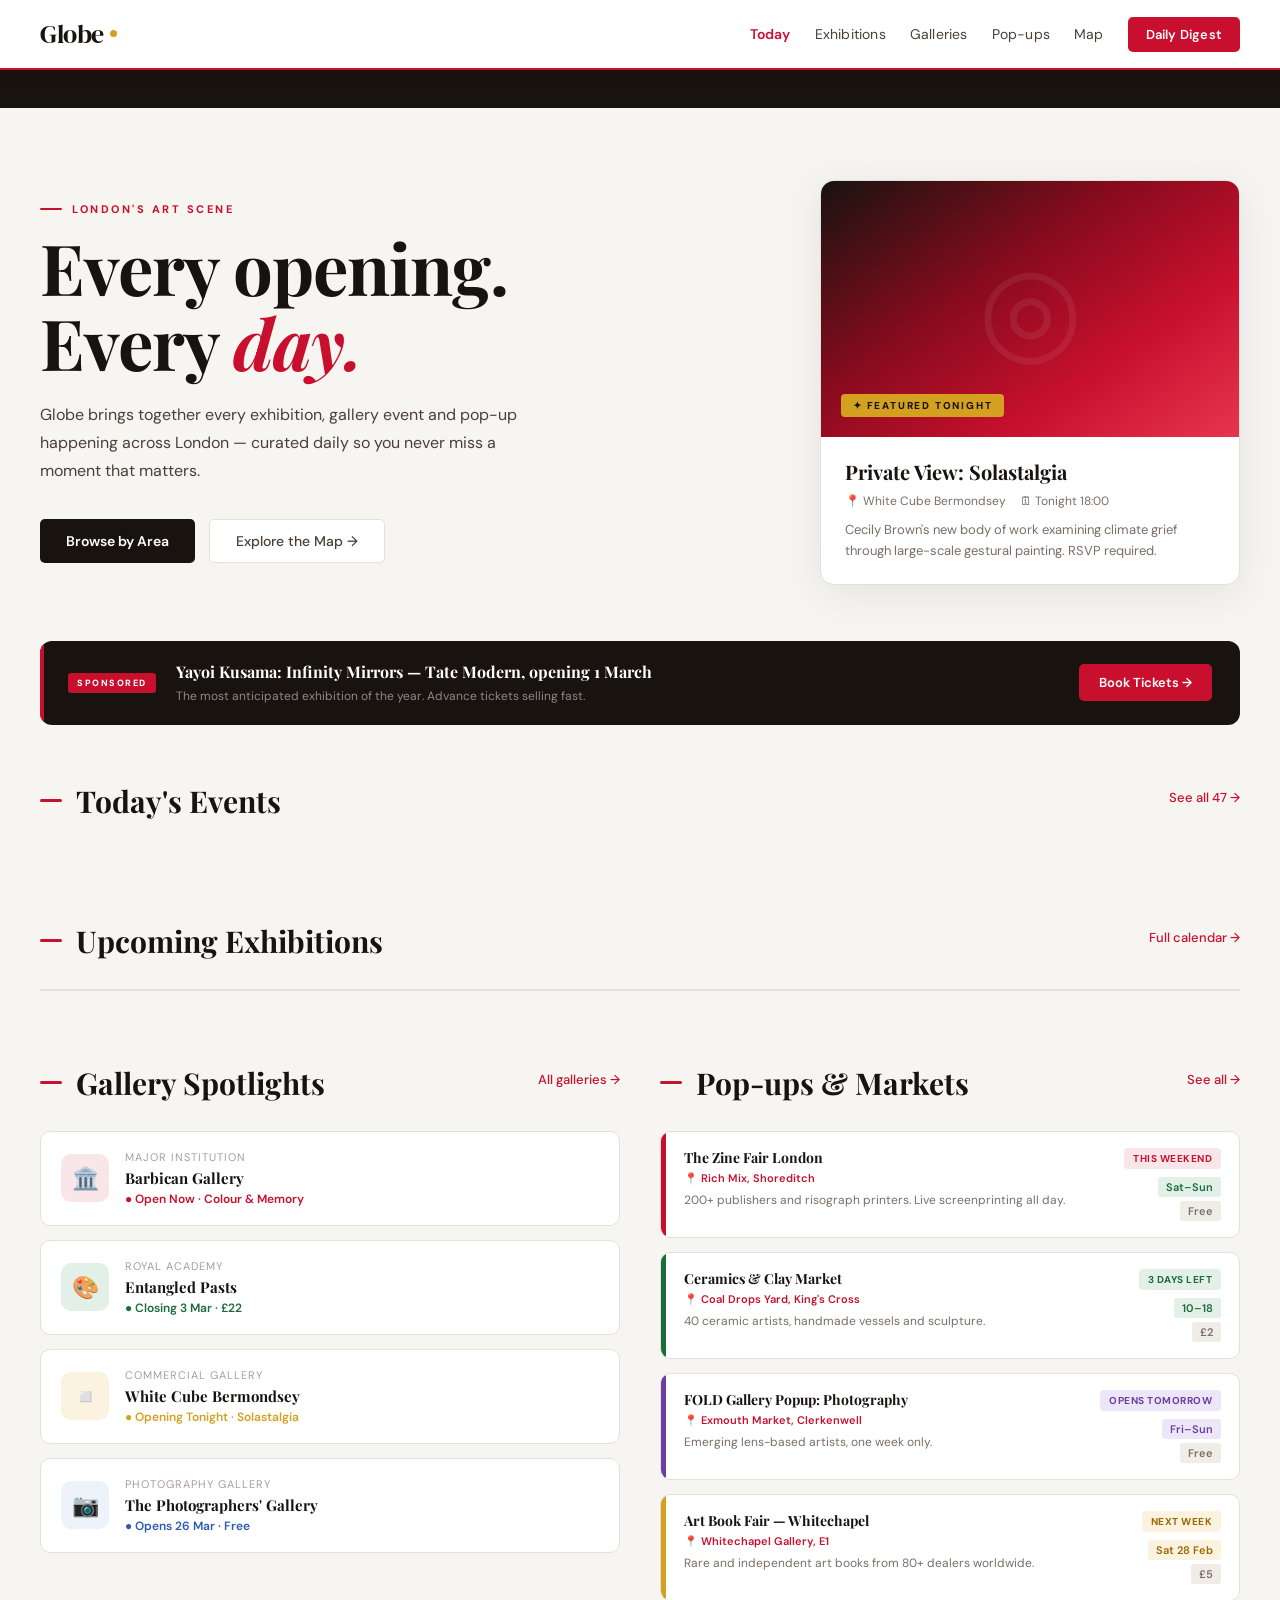
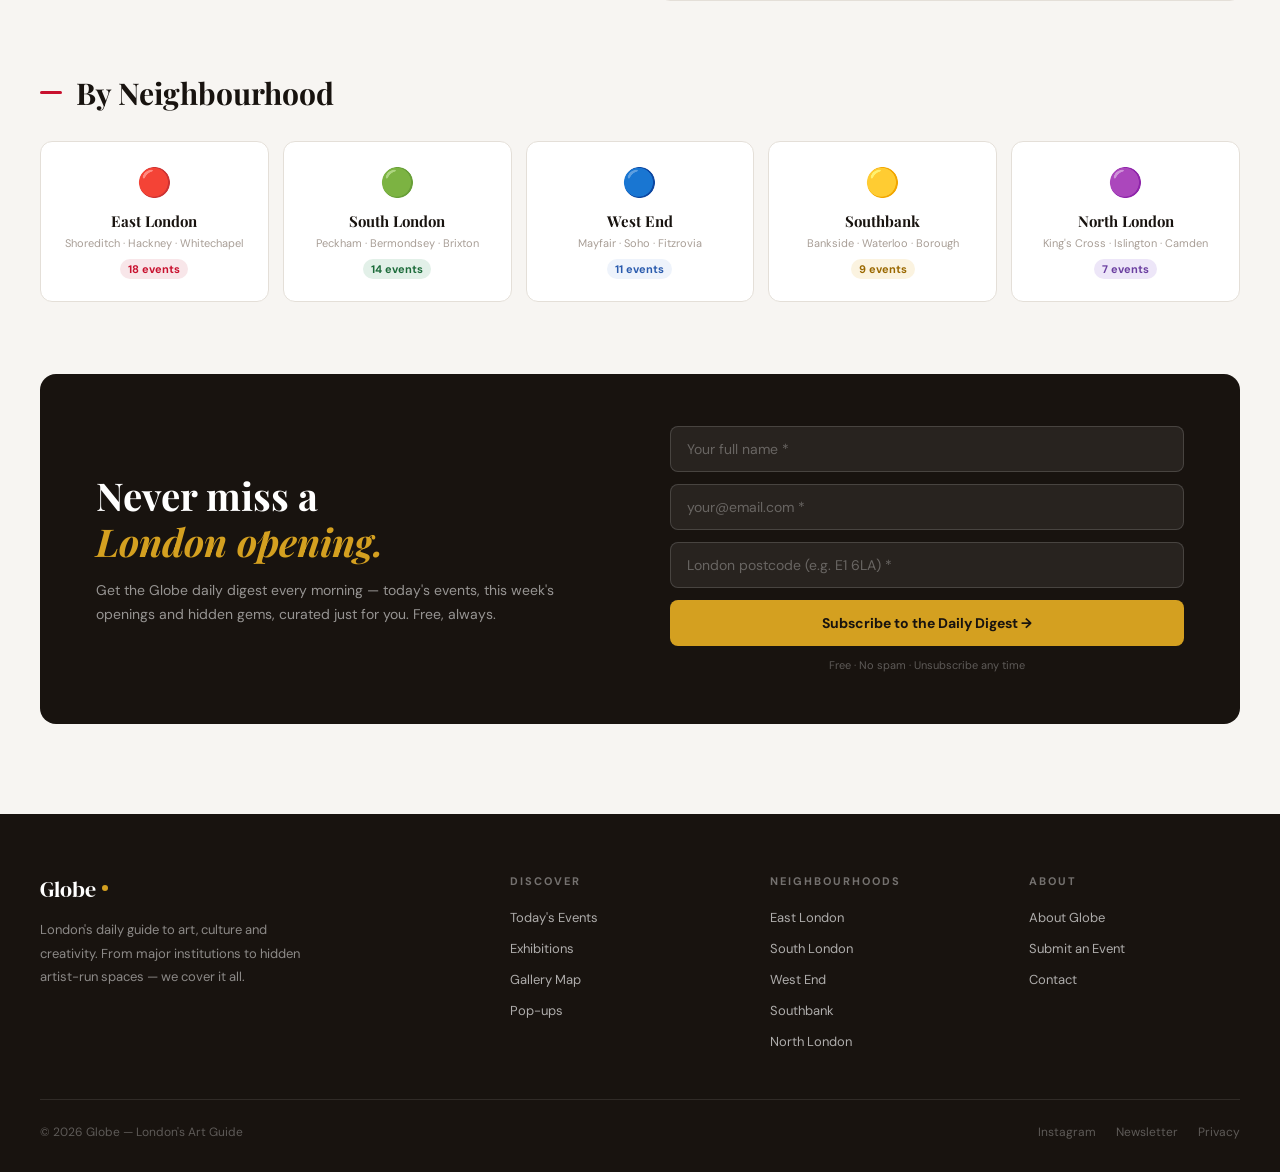
==== commit 86515c11: "Add files via upload" ====
--- a/index.html
+++ b/index.html
@@ -424,16 +424,16 @@
   </div>
 </footer>
 
-<script src="globe-data.js"></script>
+<script src="events-data.js"></script>
 <script>
 // ── TICKER ──────────────────────────────────────────────────────────
 (function(){
   const track = document.getElementById('ticker-track');
-  const all = [...GLOBE.tickerItems, ...GLOBE.tickerItems];
-  track.innerHTML = all.map(t => {
-    const [label, ...rest] = t.text.split(' — ');
-    return `<a class="ticker-item" href="event.html?id=${t.id}"><strong>${label}</strong> — ${rest.join(' — ')}</a>`;
-  }).join('');
+  const items = [...GLOBE_EVENTS].sort((a,b)=>(b.highlight?1:0)-(a.highlight?1:0)).slice(0,12);
+  const doubled = [...items,...items];
+  track.innerHTML = doubled.map(t =>
+    `<a class="ticker-item" href="event.html?id=${t.id}"><strong>${t.title}</strong> — ${t.venue} — ${t.date}</a>`
+  ).join('');
 })();
 
 // ── SCROLL REVEAL ────────────────────────────────────────────────────
@@ -480,9 +480,9 @@
 }
 
 // Populate grids
-const todayEvs = GLOBE.events.filter(e => e.category === 'opening' || e.category === 'talk');
-const exhibEvs  = GLOBE.events.filter(e => e.category === 'exhibition');
-const popupEvs  = GLOBE.events.filter(e => e.category === 'popup');
+const todayEvs = GLOBE_EVENTS.filter(e => e.category === 'opening' || e.category === 'talk');
+const exhibEvs  = GLOBE_EVENTS.filter(e => e.category === 'exhibition');
+const popupEvs  = GLOBE_EVENTS.filter(e => e.category === 'popup');
 
 document.getElementById('today-events-grid').innerHTML = todayEvs.map(makeCard).join('');
 document.getElementById('exhibitions-list-today').innerHTML = exhibEvs.slice(0,5).map(makeExhibitionRow).join('');
